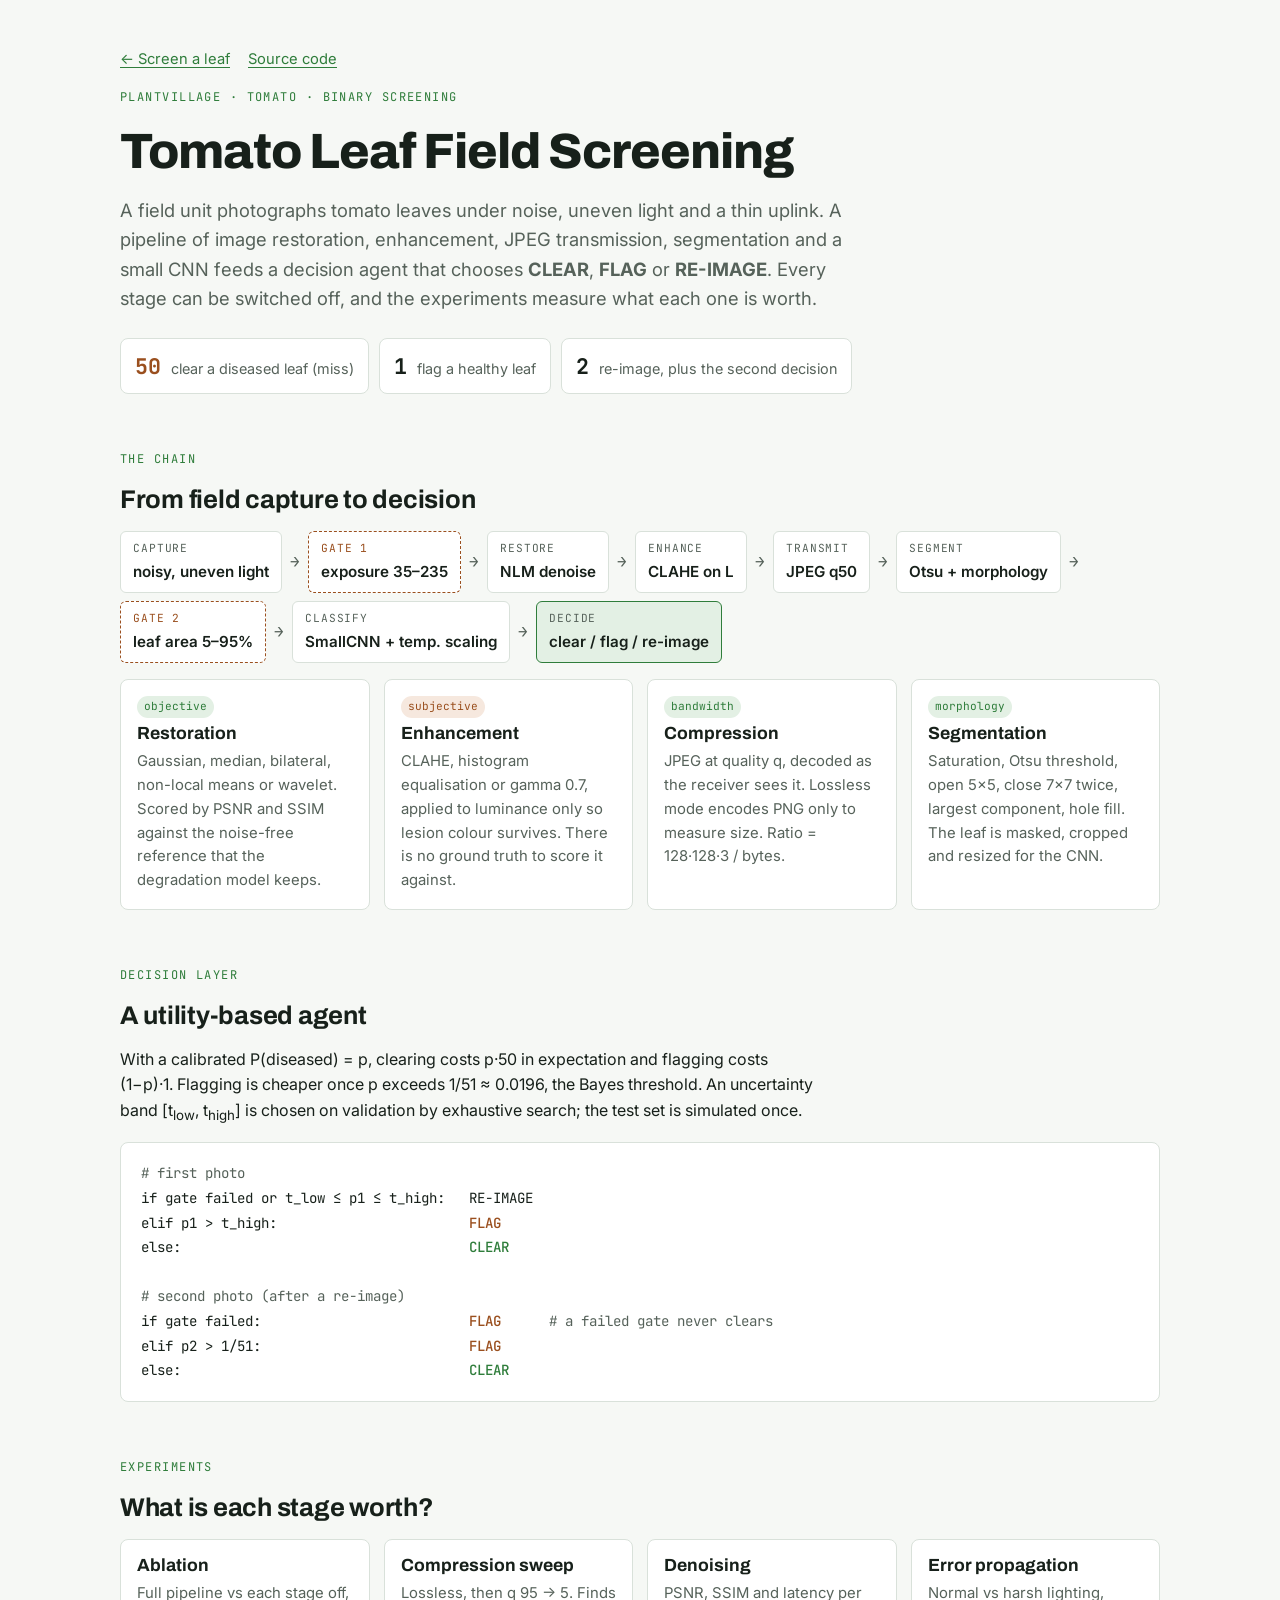
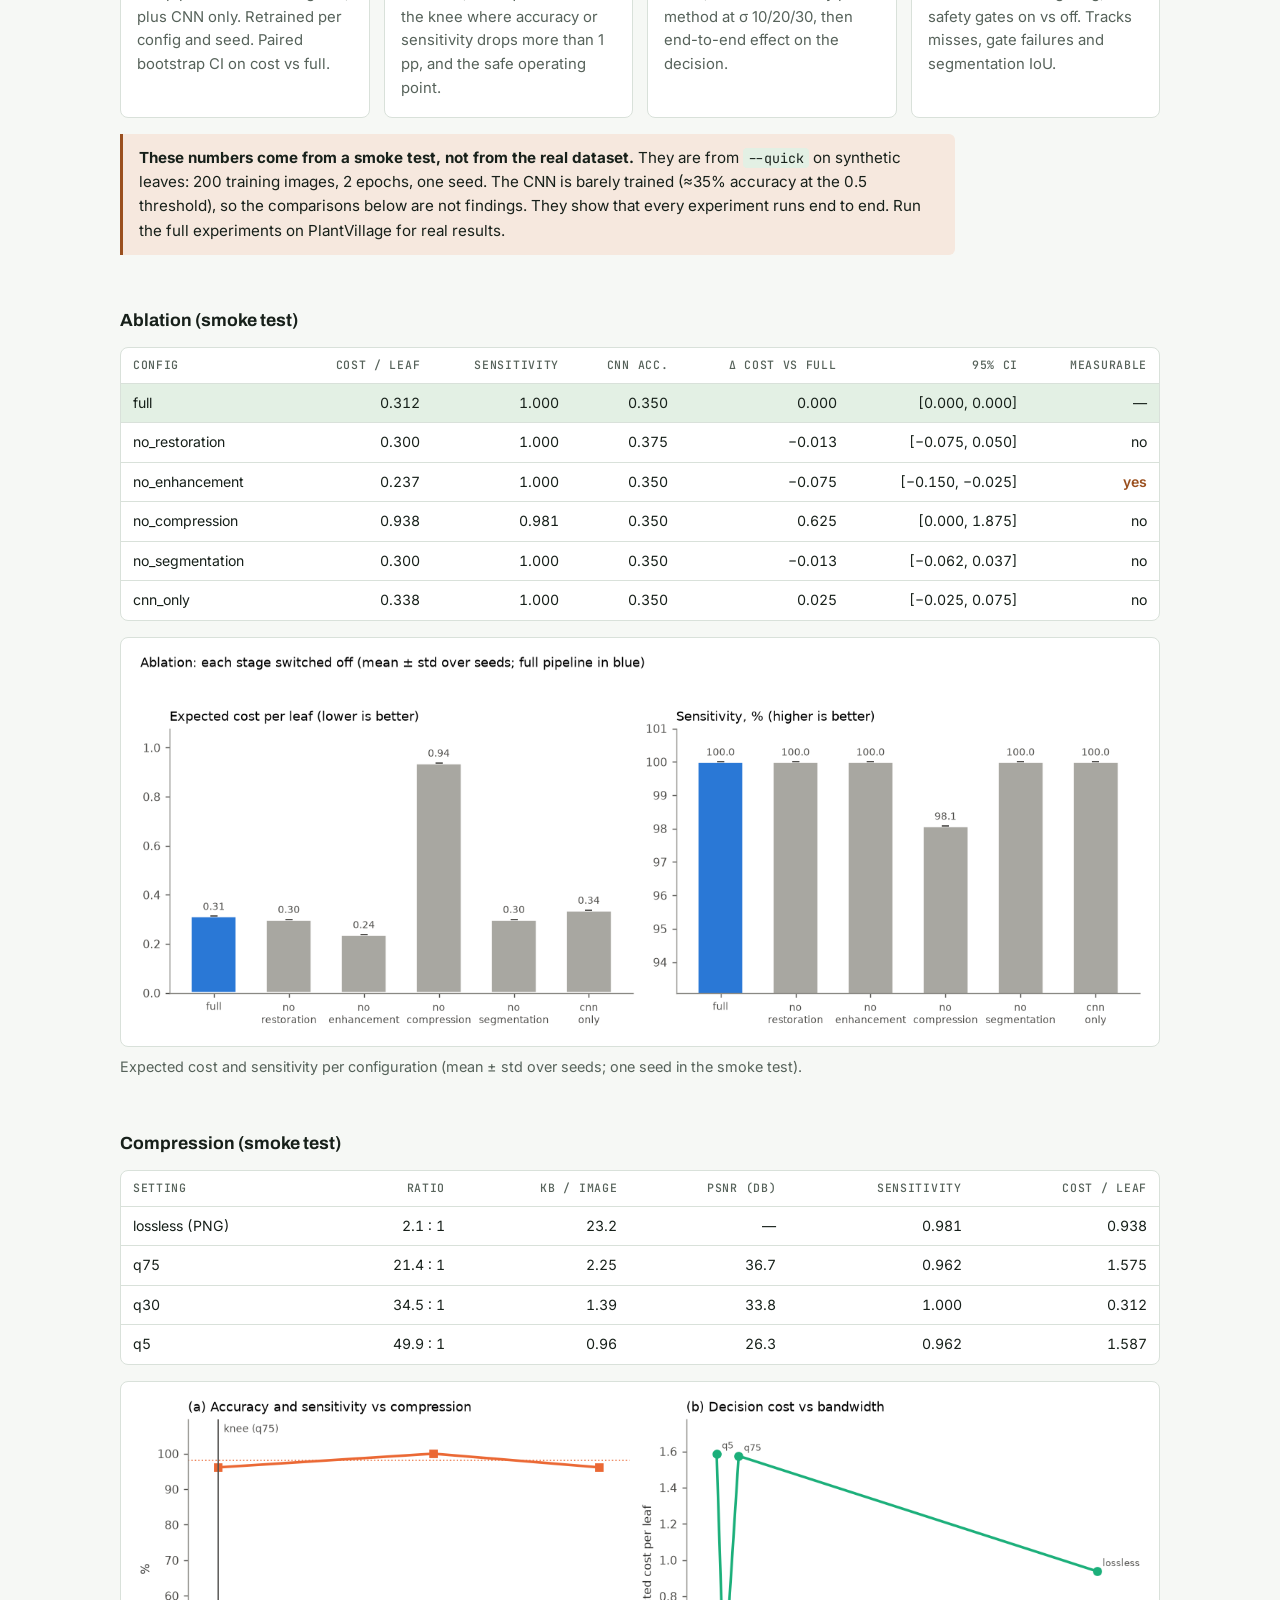
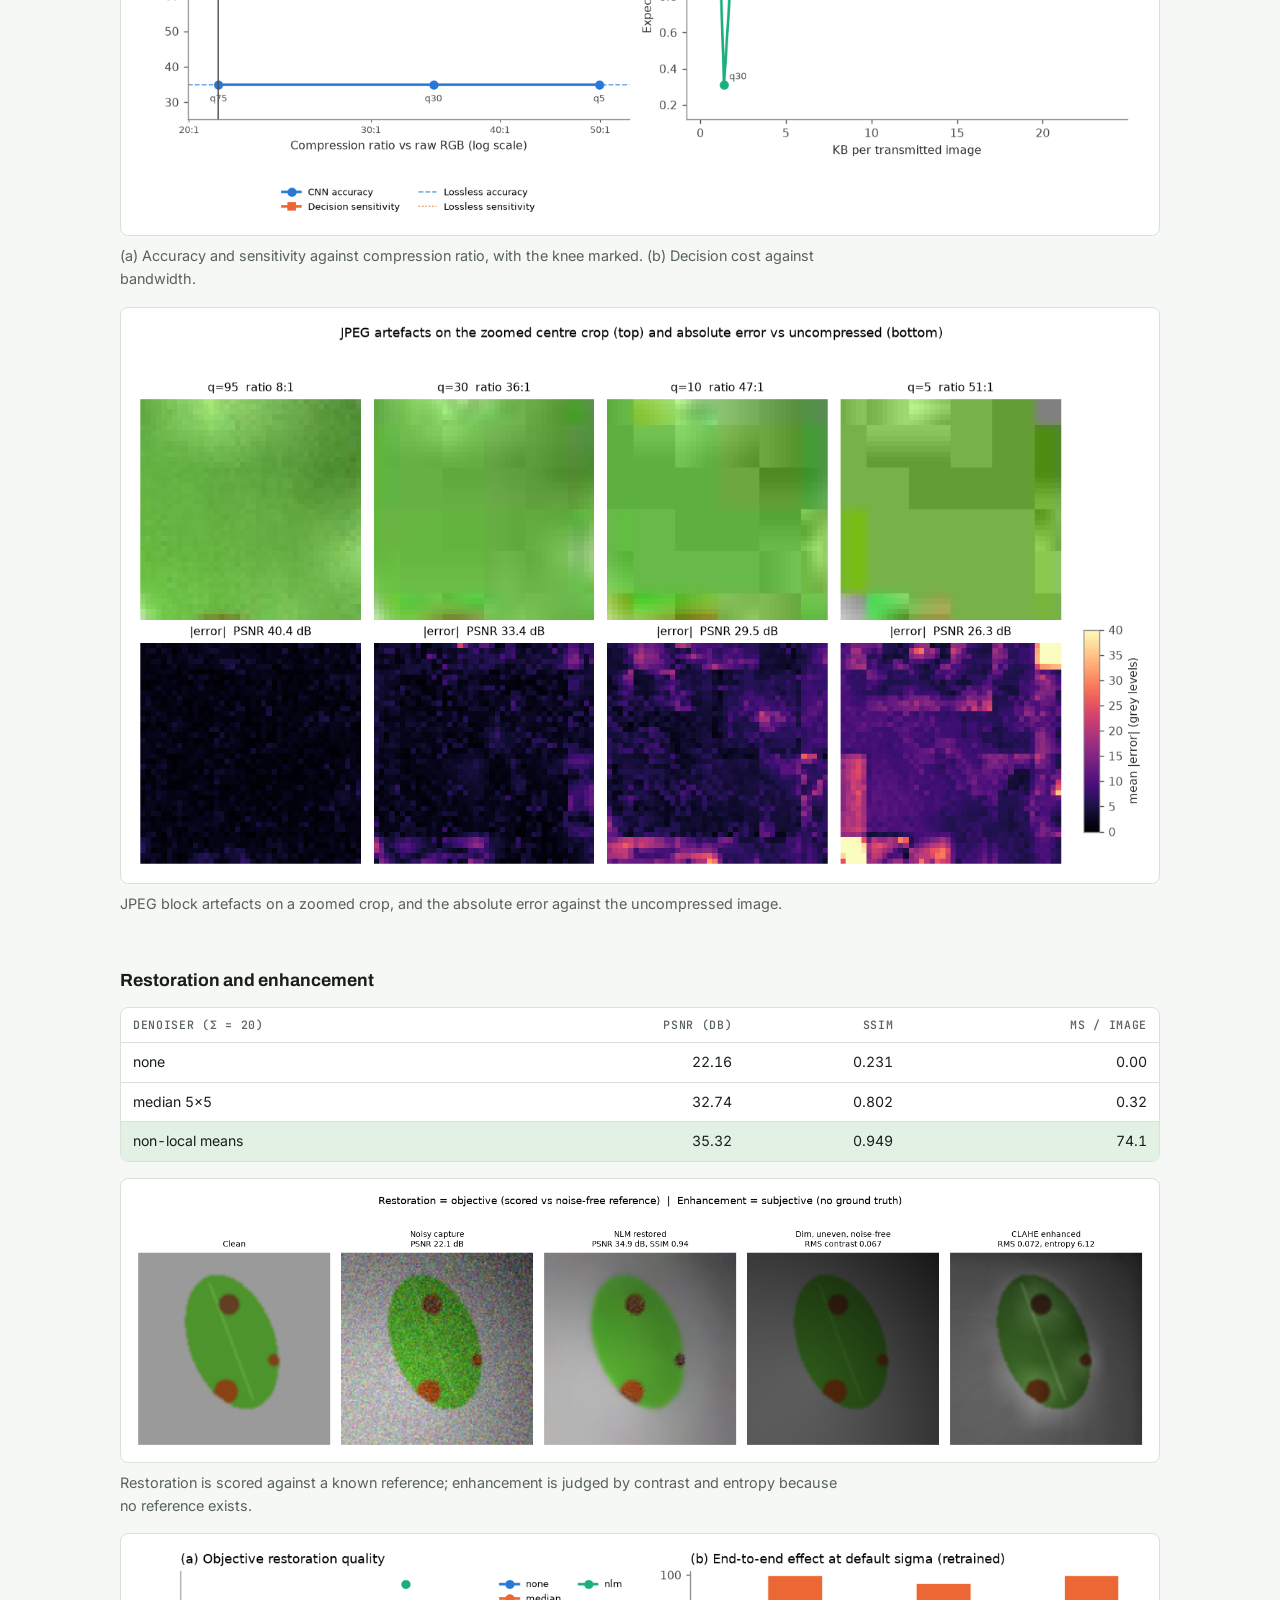
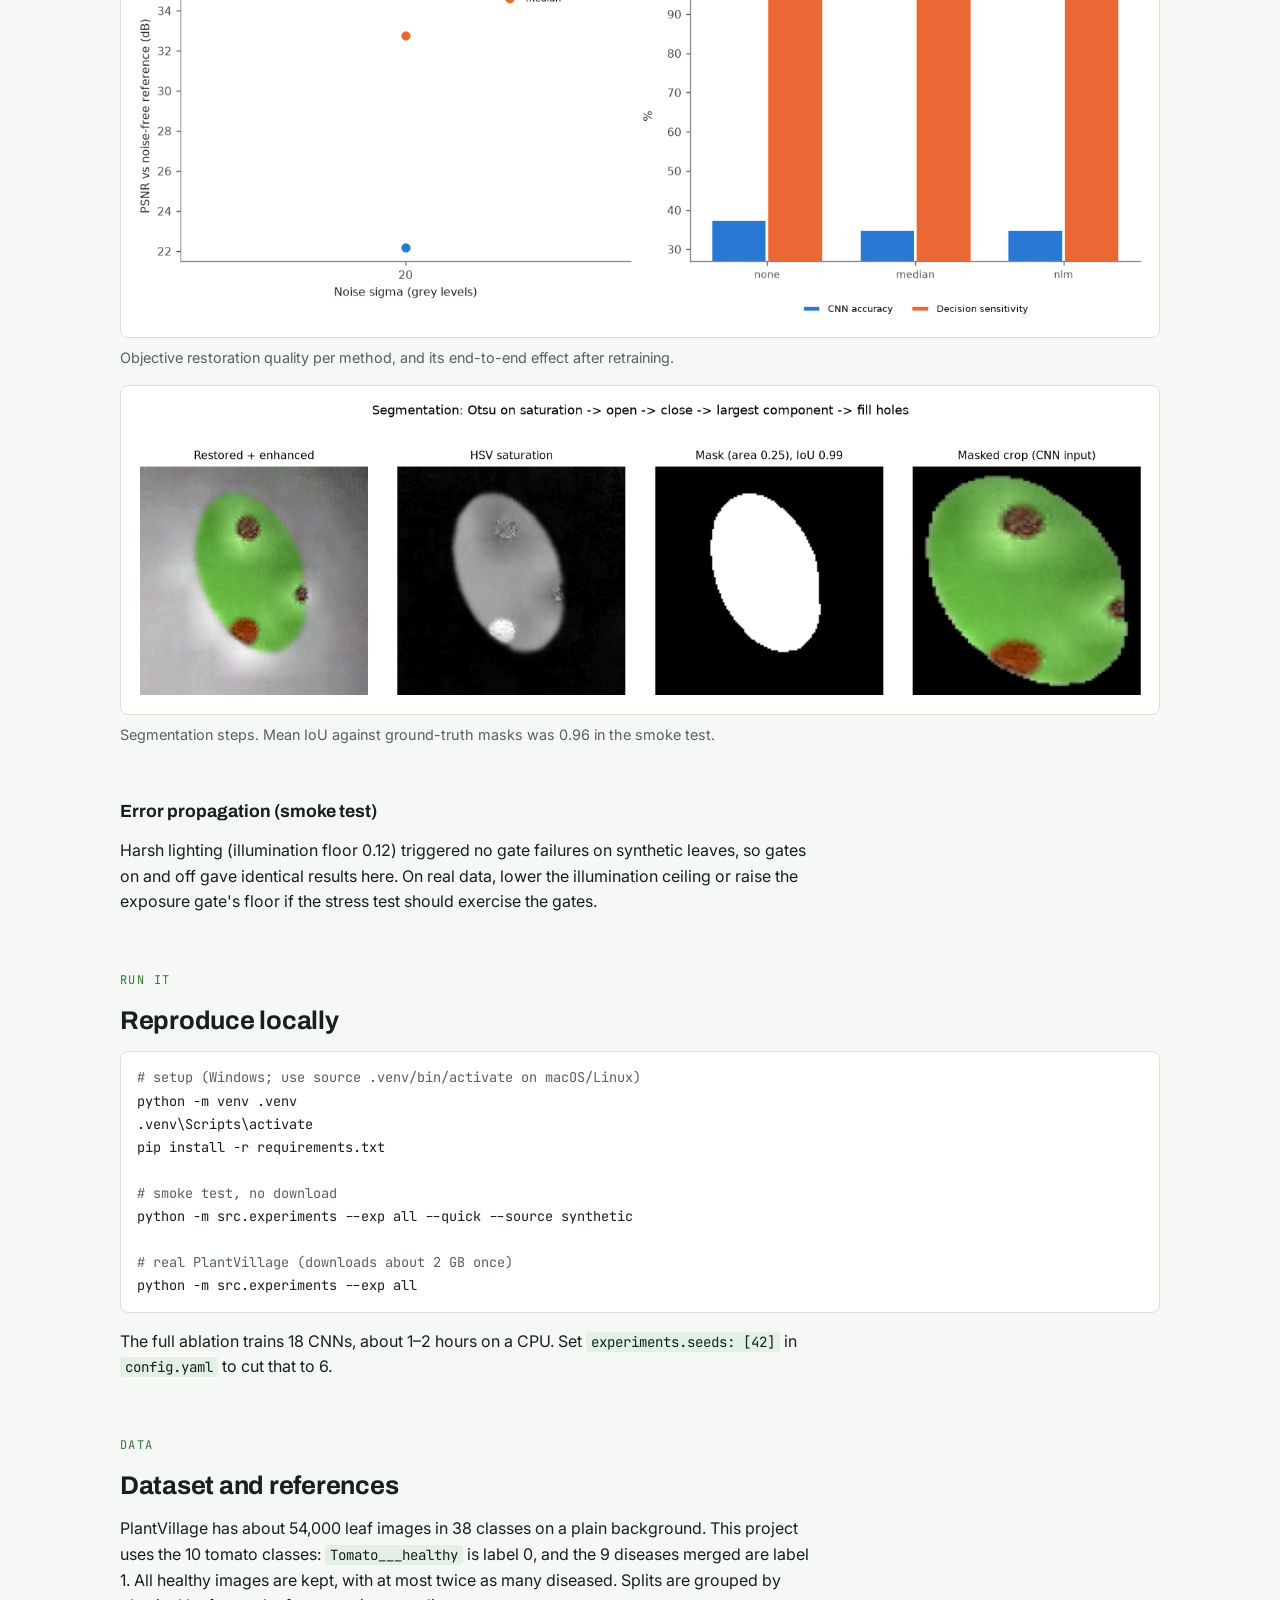
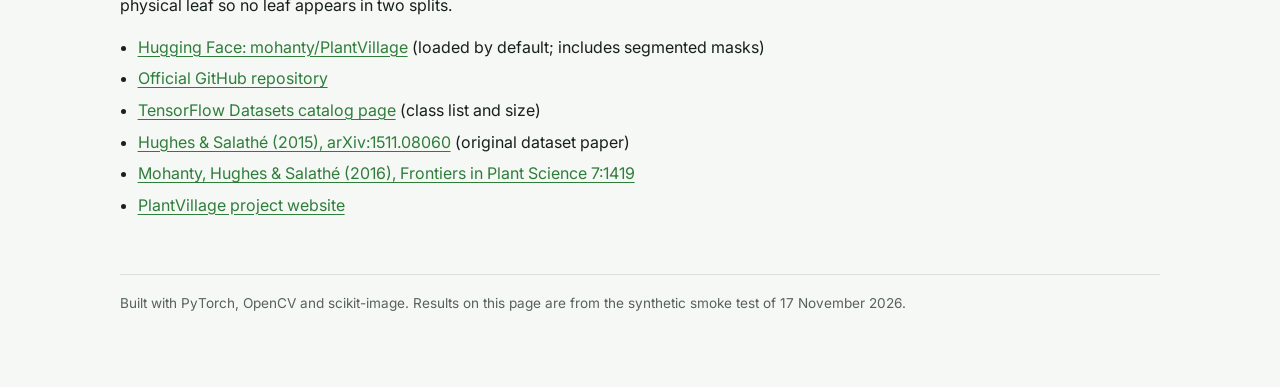
==== docs/results.html @ 2b2c2ced "Interactive screening lab on GitHub Pages Run every phase of the pipeline in the browser on a held-o" ====
<!doctype html>
<html lang="en">
<head>
<meta charset="utf-8">
<meta name="viewport" content="width=device-width, initial-scale=1, viewport-fit=cover">
<style>body{margin:0}img{max-width:100%}</style>
<title>Tomato Leaf Field Screening</title>
<link rel="icon" href="data:image/svg+xml,%3Csvg xmlns='http://www.w3.org/2000/svg' viewBox='0 0 24 24'%3E%3Cpath d='M5 19c0-8 5-13 14-14-1 9-6 14-14 14z' fill='%232f7d3b'/%3E%3C/svg%3E">
<meta name="claude:viewport-fit-sides" content="cover">
<link rel="preconnect" href="https://fonts.googleapis.com">
<link rel="stylesheet" href="https://fonts.googleapis.com/css2?family=Archivo:wght@500;700;800&family=Inter:wght@400;500;600&family=JetBrains+Mono:wght@400;500&display=swap">
<style>
/* Layout: a single reading column (~70ch) with wide figure plates; the pipeline is a horizontal chain of stage chips that wraps on phones. */
:root {
  --bg: #f6f8f5;          /* paper with a faint chlorophyll bias */
  --surface: #ffffff;
  --fg: #17201a;
  --muted: #56625a;
  --line: #d9e1da;
  --leaf: #2f7d3b;        /* accent: healthy leaf green */
  --lesion: #9a4f1e;      /* secondary: lesion brown, used for "diseased" and cost */
  --leaf-soft: #e3f0e4;
  --lesion-soft: #f6e8de;
  --plate: #ffffff;       /* figures are light PNGs; they always sit on a light plate */
  --f-display: "Archivo", "Helvetica Neue", Arial, sans-serif;
  --f-body: "Inter", system-ui, -apple-system, "Segoe UI", sans-serif;
  --f-mono: "JetBrains Mono", ui-monospace, "Cascadia Mono", Consolas, monospace;
}
@media (prefers-color-scheme: dark) {
  :root:not([data-theme="light"]) {
    --bg: #111612; --surface: #182019; --fg: #e6ece7; --muted: #a3b0a6; --line: #2c372e;
    --leaf: #6cc27a; --lesion: #e39a66; --leaf-soft: #1f3324; --lesion-soft: #3a2619; --plate: #f4f6f4;
    color-scheme: dark;
  }
}
:root[data-theme="dark"] {
  --bg: #111612; --surface: #182019; --fg: #e6ece7; --muted: #a3b0a6; --line: #2c372e;
  --leaf: #6cc27a; --lesion: #e39a66; --leaf-soft: #1f3324; --lesion-soft: #3a2619; --plate: #f4f6f4;
  color-scheme: dark;
}

body { background: var(--bg); color: var(--fg); font-family: var(--f-body); font-size: 16px; line-height: 1.6; }
.wrap { max-width: 1040px; margin: 0 auto; padding-block: 48px 72px;
  padding-left: max(16px, env(safe-area-inset-left, 0px)); padding-right: max(16px, env(safe-area-inset-right, 0px));
  display: flex; flex-direction: column; gap: 56px; }
section { display: flex; flex-direction: column; gap: 16px; min-width: 0; }
.prose { max-width: 70ch; }
h1, h2, h3 { font-family: var(--f-display); text-wrap: balance; margin: 0; line-height: 1.15; }
h1 { font-size: clamp(2rem, 5vw, 3.1rem); font-weight: 800; letter-spacing: -0.02em; }
h2 { font-size: 1.6rem; font-weight: 700; letter-spacing: -0.01em; }
h3 { font-size: 1.1rem; font-weight: 700; }
p { margin: 0; }
.eyebrow { font-family: var(--f-mono); font-size: 0.75rem; letter-spacing: 0.12em; text-transform: uppercase; color: var(--leaf); }
.lede { font-size: 1.15rem; color: var(--muted); max-width: 62ch; }
a { color: var(--leaf); text-underline-offset: 3px; }
a:focus-visible, summary:focus-visible { outline: 2px solid var(--leaf); outline-offset: 3px; border-radius: 3px; }
code, .mono { font-family: var(--f-mono); font-size: 0.88em; }
code { background: var(--leaf-soft); padding: 1px 5px; border-radius: 4px; }

/* Hero */
header { display: flex; flex-direction: column; gap: 16px; }
.costs { display: flex; flex-wrap: wrap; gap: 10px; margin-top: 8px; }
.cost { display: flex; align-items: baseline; gap: 10px; border: 1px solid var(--line); background: var(--surface);
  padding: 10px 14px; border-radius: 8px; }
.cost b { font-family: var(--f-mono); font-size: 1.35rem; font-variant-numeric: tabular-nums; }
.cost.fn b { color: var(--lesion); }
.cost span { color: var(--muted); font-size: 0.9rem; }

/* Pipeline chain */
.chain { display: flex; flex-wrap: wrap; align-items: center; gap: 8px; }
.stage { border: 1px solid var(--line); background: var(--surface); border-radius: 6px; padding: 8px 12px;
  display: flex; flex-direction: column; gap: 2px; }
.stage .k { font-family: var(--f-mono); font-size: 0.7rem; color: var(--muted); text-transform: uppercase; letter-spacing: 0.08em; }
.stage .v { font-weight: 600; font-size: 0.95rem; }
.stage.gate { border-style: dashed; border-color: var(--lesion); }
.stage.gate .k { color: var(--lesion); }
.stage.out { background: var(--leaf-soft); border-color: var(--leaf); }
.arrow { color: var(--muted); font-family: var(--f-mono); }

/* Stage detail grid */
.grid { display: grid; grid-template-columns: repeat(auto-fit, minmax(230px, 1fr)); gap: 14px; }
.card { background: var(--surface); border: 1px solid var(--line); border-radius: 8px; padding: 16px;
  display: flex; flex-direction: column; gap: 6px; min-width: 0; }
.card p { color: var(--muted); font-size: 0.93rem; }
.tag { align-self: flex-start; font-family: var(--f-mono); font-size: 0.7rem; padding: 2px 7px; border-radius: 999px;
  background: var(--leaf-soft); color: var(--leaf); }
.tag.subj { background: var(--lesion-soft); color: var(--lesion); }

/* Decision rule */
.rule { background: var(--surface); border: 1px solid var(--line); border-radius: 8px; padding: 18px 20px;
  font-family: var(--f-mono); font-size: 0.88rem; line-height: 1.75; overflow-x: auto; white-space: pre; }
.rule .c { color: var(--muted); }
.rule .flag { color: var(--lesion); font-weight: 500; }
.rule .clear { color: var(--leaf); font-weight: 500; }

/* Notice */
.notice { border-left: 3px solid var(--lesion); background: var(--lesion-soft); padding: 12px 16px; border-radius: 0 6px 6px 0;
  font-size: 0.95rem; max-width: 80ch; }

/* Figures */
figure { margin: 0; display: flex; flex-direction: column; gap: 8px; min-width: 0; }
figure .plate { background: var(--plate); border: 1px solid var(--line); border-radius: 8px; padding: 10px; }
figure img { display: block; width: 100%; height: auto; max-width: 100%; }
figcaption { color: var(--muted); font-size: 0.9rem; max-width: 80ch; }

/* Tables */
.tbl { overflow-x: auto; border: 1px solid var(--line); border-radius: 8px; background: var(--surface); }
table { border-collapse: collapse; width: 100%; font-size: 0.88rem; }
th, td { padding: 8px 12px; text-align: right; border-bottom: 1px solid var(--line); white-space: nowrap; }
th:first-child, td:first-child { text-align: left; }
th { font-family: var(--f-mono); font-size: 0.72rem; text-transform: uppercase; letter-spacing: 0.06em; color: var(--muted); font-weight: 500; }
td { font-variant-numeric: tabular-nums; }
tr:last-child td { border-bottom: 0; }
tr.hl td { background: var(--leaf-soft); }
.yes { color: var(--lesion); font-weight: 600; }

/* Run */
pre.cmd { margin: 0; background: var(--surface); border: 1px solid var(--line); border-radius: 8px; padding: 14px 16px;
  font-family: var(--f-mono); font-size: 0.85rem; overflow-x: auto; line-height: 1.7; }
pre.cmd .c { color: var(--muted); }
ul.links { margin: 0; padding-left: 1.1em; display: flex; flex-direction: column; gap: 6px; }
footer { color: var(--muted); font-size: 0.85rem; border-top: 1px solid var(--line); padding-top: 18px; }
</style>

</head>
<body>
<div class="wrap">

<header>
  <nav style="display:flex;gap:18px;flex-wrap:wrap;font-size:0.92rem"><a href="./">← Screen a leaf</a><a href="https://github.com/sanskrit-adk/plant-screening-pipeline" target="_blank" rel="noopener">Source code</a></nav>
  <span class="eyebrow">PlantVillage · tomato · binary screening</span>
  <h1>Tomato Leaf Field Screening</h1>
  <p class="lede">A field unit photographs tomato leaves under noise, uneven light and a thin uplink. A pipeline of image restoration, enhancement, JPEG transmission, segmentation and a small CNN feeds a decision agent that chooses <strong>CLEAR</strong>, <strong>FLAG</strong> or <strong>RE-IMAGE</strong>. Every stage can be switched off, and the experiments measure what each one is worth.</p>
  <div class="costs" aria-label="Decision costs">
    <div class="cost fn"><b>50</b><span>clear a diseased leaf (miss)</span></div>
    <div class="cost"><b>1</b><span>flag a healthy leaf</span></div>
    <div class="cost"><b>2</b><span>re-image, plus the second decision</span></div>
  </div>
</header>

<section>
  <span class="eyebrow">The chain</span>
  <h2>From field capture to decision</h2>
  <div class="chain" role="list">
    <div class="stage" role="listitem"><span class="k">capture</span><span class="v">noisy, uneven light</span></div><span class="arrow">→</span>
    <div class="stage gate" role="listitem"><span class="k">gate 1</span><span class="v">exposure 35–235</span></div><span class="arrow">→</span>
    <div class="stage" role="listitem"><span class="k">restore</span><span class="v">NLM denoise</span></div><span class="arrow">→</span>
    <div class="stage" role="listitem"><span class="k">enhance</span><span class="v">CLAHE on L</span></div><span class="arrow">→</span>
    <div class="stage" role="listitem"><span class="k">transmit</span><span class="v">JPEG q50</span></div><span class="arrow">→</span>
    <div class="stage" role="listitem"><span class="k">segment</span><span class="v">Otsu + morphology</span></div><span class="arrow">→</span>
    <div class="stage gate" role="listitem"><span class="k">gate 2</span><span class="v">leaf area 5–95%</span></div><span class="arrow">→</span>
    <div class="stage" role="listitem"><span class="k">classify</span><span class="v">SmallCNN + temp. scaling</span></div><span class="arrow">→</span>
    <div class="stage out" role="listitem"><span class="k">decide</span><span class="v">clear / flag / re-image</span></div>
  </div>
  <div class="grid">
    <div class="card"><span class="tag">objective</span><h3>Restoration</h3><p>Gaussian, median, bilateral, non-local means or wavelet. Scored by PSNR and SSIM against the noise-free reference that the degradation model keeps.</p></div>
    <div class="card"><span class="tag subj">subjective</span><h3>Enhancement</h3><p>CLAHE, histogram equalisation or gamma 0.7, applied to luminance only so lesion colour survives. There is no ground truth to score it against.</p></div>
    <div class="card"><span class="tag">bandwidth</span><h3>Compression</h3><p>JPEG at quality q, decoded as the receiver sees it. Lossless mode encodes PNG only to measure size. Ratio = 128·128·3 / bytes.</p></div>
    <div class="card"><span class="tag">morphology</span><h3>Segmentation</h3><p>Saturation, Otsu threshold, open 5×5, close 7×7 twice, largest component, hole fill. The leaf is masked, cropped and resized for the CNN.</p></div>
  </div>
</section>

<section>
  <span class="eyebrow">Decision layer</span>
  <h2>A utility-based agent</h2>
  <p class="prose">With a calibrated P(diseased) = p, clearing costs p·50 in expectation and flagging costs (1−p)·1. Flagging is cheaper once p exceeds 1/51 ≈ 0.0196, the Bayes threshold. An uncertainty band [t<sub>low</sub>, t<sub>high</sub>] is chosen on validation by exhaustive search; the test set is simulated once.</p>
  <div class="rule"><span class="c"># first photo</span>
if gate failed or t_low ≤ p1 ≤ t_high:   RE-IMAGE
elif p1 > t_high:                        <span class="flag">FLAG</span>
else:                                    <span class="clear">CLEAR</span>

<span class="c"># second photo (after a re-image)</span>
if gate failed:                          <span class="flag">FLAG</span>      <span class="c"># a failed gate never clears</span>
elif p2 > 1/51:                          <span class="flag">FLAG</span>
else:                                    <span class="clear">CLEAR</span></div>
</section>

<section>
  <span class="eyebrow">Experiments</span>
  <h2>What is each stage worth?</h2>
  <div class="grid">
    <div class="card"><h3>Ablation</h3><p>Full pipeline vs each stage off, plus CNN only. Retrained per config and seed. Paired bootstrap CI on cost vs full.</p></div>
    <div class="card"><h3>Compression sweep</h3><p>Lossless, then q 95 → 5. Finds the knee where accuracy or sensitivity drops more than 1 pp, and the safe operating point.</p></div>
    <div class="card"><h3>Denoising</h3><p>PSNR, SSIM and latency per method at σ 10/20/30, then end-to-end effect on the decision.</p></div>
    <div class="card"><h3>Error propagation</h3><p>Normal vs harsh lighting, safety gates on vs off. Tracks misses, gate failures and segmentation IoU.</p></div>
  </div>
  <p class="notice"><strong>These numbers come from a smoke test, not from the real dataset.</strong> They are from <code>--quick</code> on synthetic leaves: 200 training images, 2 epochs, one seed. The CNN is barely trained (≈35% accuracy at the 0.5 threshold), so the comparisons below are not findings. They show that every experiment runs end to end. Run the full experiments on PlantVillage for real results.</p>
</section>

<section>
  <h3>Ablation (smoke test)</h3>
  <div class="tbl"><table>
    <thead><tr><th>Config</th><th>Cost / leaf</th><th>Sensitivity</th><th>CNN acc.</th><th>Δ cost vs full</th><th>95% CI</th><th>Measurable</th></tr></thead>
    <tbody>
      <tr class="hl"><td>full</td><td>0.312</td><td>1.000</td><td>0.350</td><td>0.000</td><td>[0.000, 0.000]</td><td>—</td></tr>
      <tr><td>no_restoration</td><td>0.300</td><td>1.000</td><td>0.375</td><td>−0.013</td><td>[−0.075, 0.050]</td><td>no</td></tr>
      <tr><td>no_enhancement</td><td>0.237</td><td>1.000</td><td>0.350</td><td>−0.075</td><td>[−0.150, −0.025]</td><td class="yes">yes</td></tr>
      <tr><td>no_compression</td><td>0.938</td><td>0.981</td><td>0.350</td><td>0.625</td><td>[0.000, 1.875]</td><td>no</td></tr>
      <tr><td>no_segmentation</td><td>0.300</td><td>1.000</td><td>0.350</td><td>−0.013</td><td>[−0.062, 0.037]</td><td>no</td></tr>
      <tr><td>cnn_only</td><td>0.338</td><td>1.000</td><td>0.350</td><td>0.025</td><td>[−0.025, 0.075]</td><td>no</td></tr>
    </tbody>
  </table></div>
  <figure><div class="plate"><img src="figures/ablation.png" alt="Bar charts of expected cost per leaf and sensitivity for each ablation configuration, full pipeline highlighted"></div>
    <figcaption>Expected cost and sensitivity per configuration (mean ± std over seeds; one seed in the smoke test).</figcaption></figure>
</section>

<section>
  <h3>Compression (smoke test)</h3>
  <div class="tbl"><table>
    <thead><tr><th>Setting</th><th>Ratio</th><th>KB / image</th><th>PSNR (dB)</th><th>Sensitivity</th><th>Cost / leaf</th></tr></thead>
    <tbody>
      <tr><td>lossless (PNG)</td><td>2.1 : 1</td><td>23.2</td><td>—</td><td>0.981</td><td>0.938</td></tr>
      <tr><td>q75</td><td>21.4 : 1</td><td>2.25</td><td>36.7</td><td>0.962</td><td>1.575</td></tr>
      <tr><td>q30</td><td>34.5 : 1</td><td>1.39</td><td>33.8</td><td>1.000</td><td>0.312</td></tr>
      <tr><td>q5</td><td>49.9 : 1</td><td>0.96</td><td>26.3</td><td>0.962</td><td>1.587</td></tr>
    </tbody>
  </table></div>
  <figure><div class="plate"><img src="figures/compression_sweep.png" alt="Accuracy and sensitivity against compression ratio, and decision cost against kilobytes per image"></div>
    <figcaption>(a) Accuracy and sensitivity against compression ratio, with the knee marked. (b) Decision cost against bandwidth.</figcaption></figure>
  <figure><div class="plate"><img src="figures/jpeg_artifacts.png" alt="Zoomed leaf crops at JPEG quality 95, 30, 10 and 5 with absolute error maps"></div>
    <figcaption>JPEG block artefacts on a zoomed crop, and the absolute error against the uncompressed image.</figcaption></figure>
</section>

<section>
  <h3>Restoration and enhancement</h3>
  <div class="tbl"><table>
    <thead><tr><th>Denoiser (σ = 20)</th><th>PSNR (dB)</th><th>SSIM</th><th>ms / image</th></tr></thead>
    <tbody>
      <tr><td>none</td><td>22.16</td><td>0.231</td><td>0.00</td></tr>
      <tr><td>median 5×5</td><td>32.74</td><td>0.802</td><td>0.32</td></tr>
      <tr class="hl"><td>non-local means</td><td>35.32</td><td>0.949</td><td>74.1</td></tr>
    </tbody>
  </table></div>
  <figure><div class="plate"><img src="figures/restoration_vs_enhancement.png" alt="Five panels: clean leaf, noisy capture, NLM restored, dim uneven capture, CLAHE enhanced"></div>
    <figcaption>Restoration is scored against a known reference; enhancement is judged by contrast and entropy because no reference exists.</figcaption></figure>
  <figure><div class="plate"><img src="figures/denoise.png" alt="PSNR per denoiser against noise level, and end-to-end accuracy and sensitivity per denoiser"></div>
    <figcaption>Objective restoration quality per method, and its end-to-end effect after retraining.</figcaption></figure>
  <figure><div class="plate"><img src="figures/segmentation_steps.png" alt="Segmentation steps: restored and enhanced image, saturation channel, binary mask, masked crop"></div>
    <figcaption>Segmentation steps. Mean IoU against ground-truth masks was 0.96 in the smoke test.</figcaption></figure>
</section>

<section>
  <h3>Error propagation (smoke test)</h3>
  <p class="prose">Harsh lighting (illumination floor 0.12) triggered no gate failures on synthetic leaves, so gates on and off gave identical results here. On real data, lower the illumination ceiling or raise the exposure gate's floor if the stress test should exercise the gates.</p>
</section>

<section>
  <span class="eyebrow">Run it</span>
  <h2>Reproduce locally</h2>
  <pre class="cmd"><span class="c"># setup (Windows; use source .venv/bin/activate on macOS/Linux)</span>
python -m venv .venv
.venv\Scripts\activate
pip install -r requirements.txt

<span class="c"># smoke test, no download</span>
python -m src.experiments --exp all --quick --source synthetic

<span class="c"># real PlantVillage (downloads about 2 GB once)</span>
python -m src.experiments --exp all</pre>
  <p class="prose">The full ablation trains 18 CNNs, about 1–2 hours on a CPU. Set <code>experiments.seeds: [42]</code> in <code>config.yaml</code> to cut that to 6.</p>
</section>

<section>
  <span class="eyebrow">Data</span>
  <h2>Dataset and references</h2>
  <p class="prose">PlantVillage has about 54,000 leaf images in 38 classes on a plain background. This project uses the 10 tomato classes: <code>Tomato___healthy</code> is label 0, and the 9 diseases merged are label 1. All healthy images are kept, with at most twice as many diseased. Splits are grouped by physical leaf so no leaf appears in two splits.</p>
  <ul class="links">
    <li><a href="https://huggingface.co/datasets/mohanty/PlantVillage" target="_blank" rel="noopener">Hugging Face: mohanty/PlantVillage</a> (loaded by default; includes segmented masks)</li>
    <li><a href="https://github.com/spMohanty/PlantVillage-Dataset" target="_blank" rel="noopener">Official GitHub repository</a></li>
    <li><a href="https://www.tensorflow.org/datasets/catalog/plant_village" target="_blank" rel="noopener">TensorFlow Datasets catalog page</a> (class list and size)</li>
    <li><a href="https://arxiv.org/abs/1511.08060" target="_blank" rel="noopener">Hughes &amp; Salathé (2015), arXiv:1511.08060</a> (original dataset paper)</li>
    <li><a href="https://doi.org/10.3389/fpls.2016.01419" target="_blank" rel="noopener">Mohanty, Hughes &amp; Salathé (2016), Frontiers in Plant Science 7:1419</a></li>
    <li><a href="https://plantvillage.psu.edu/" target="_blank" rel="noopener">PlantVillage project website</a></li>
  </ul>
</section>

<footer>Built with PyTorch, OpenCV and scikit-image. Results on this page are from the synthetic smoke test of 17 November 2026.</footer>
</div>
</body>
</html>
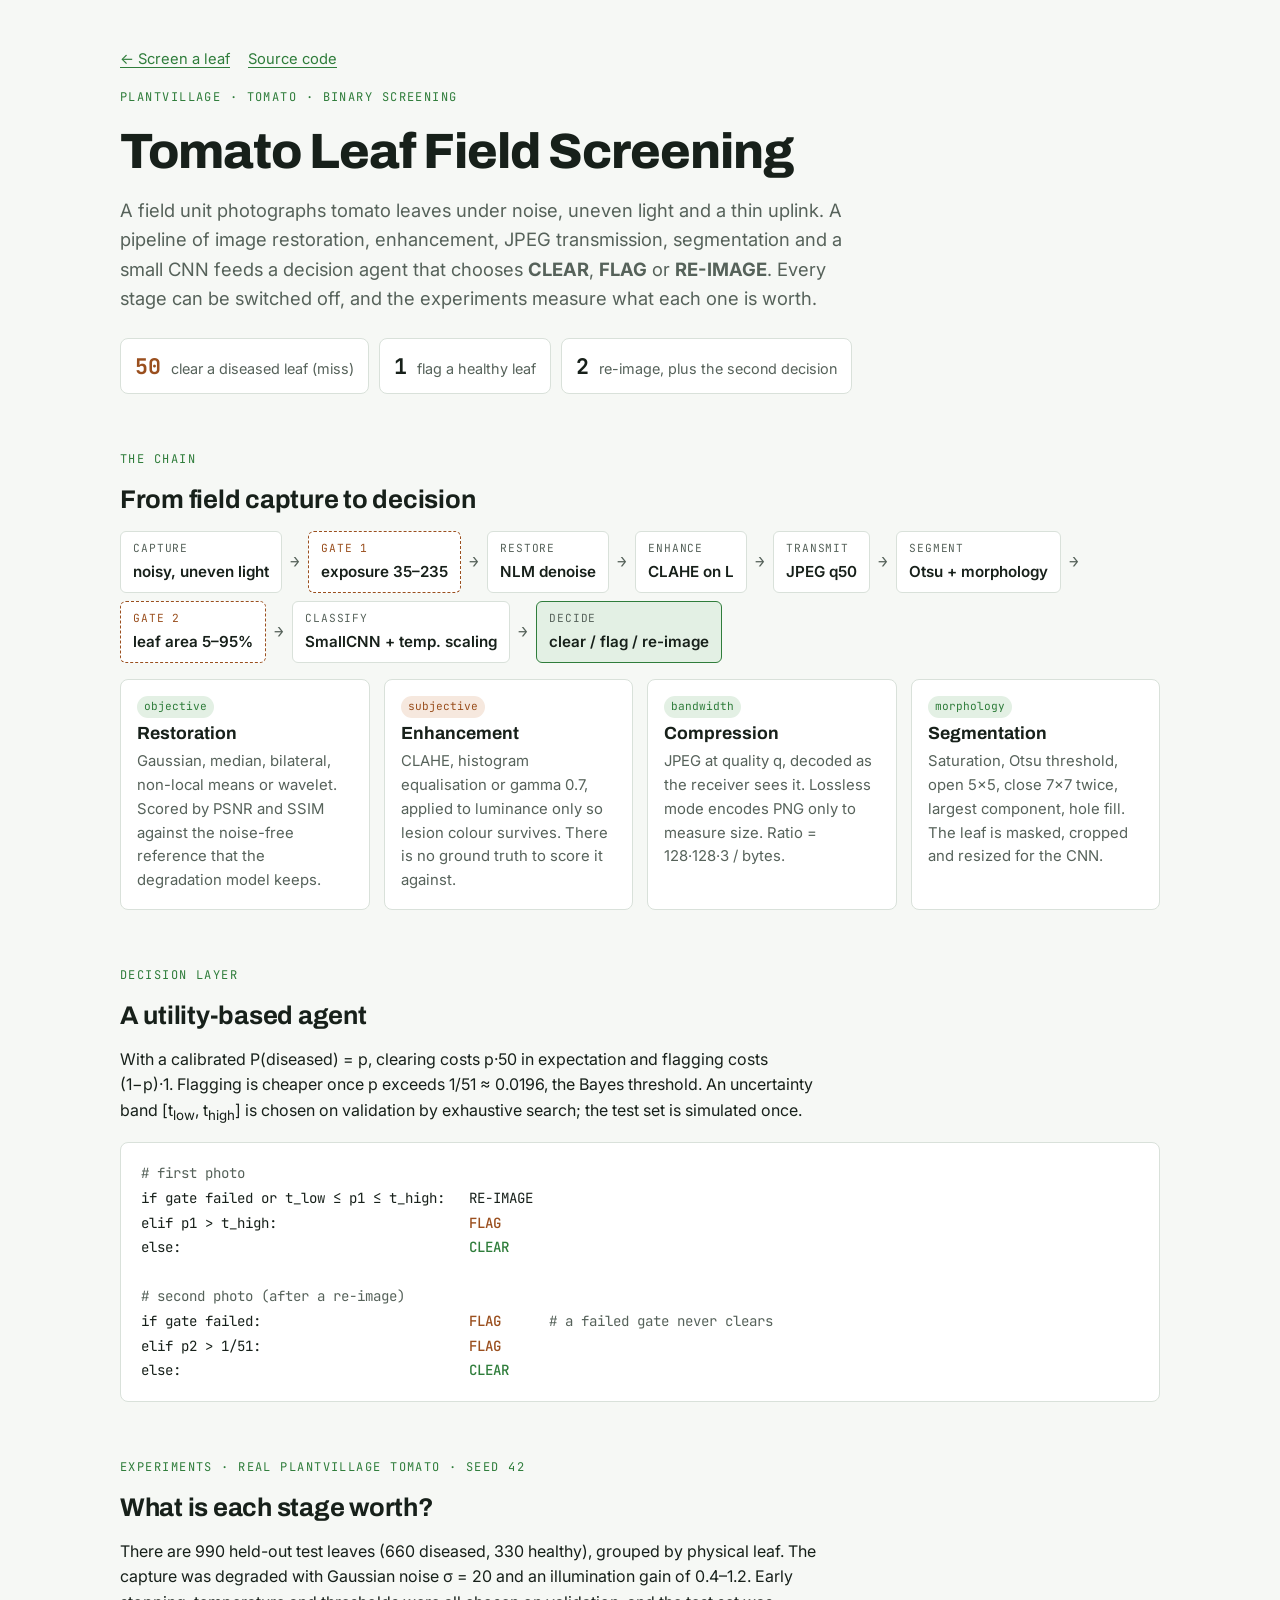
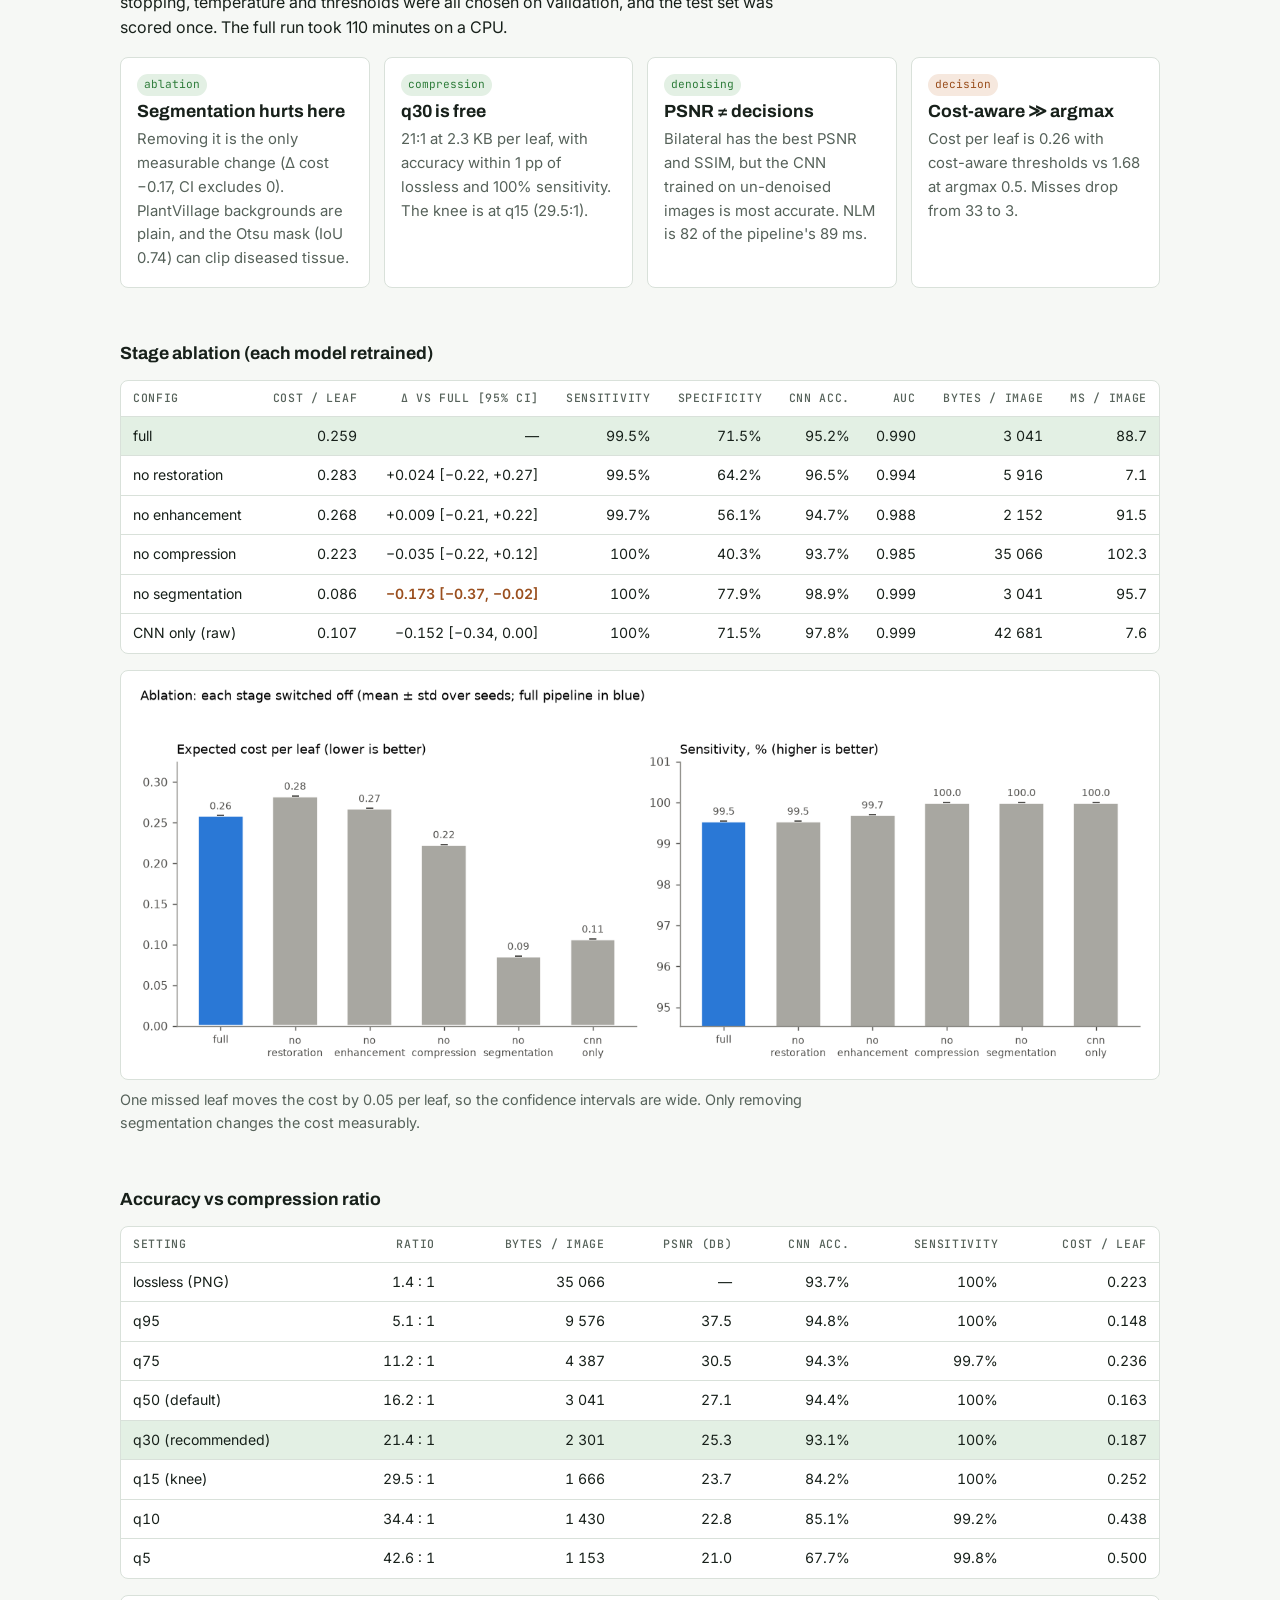
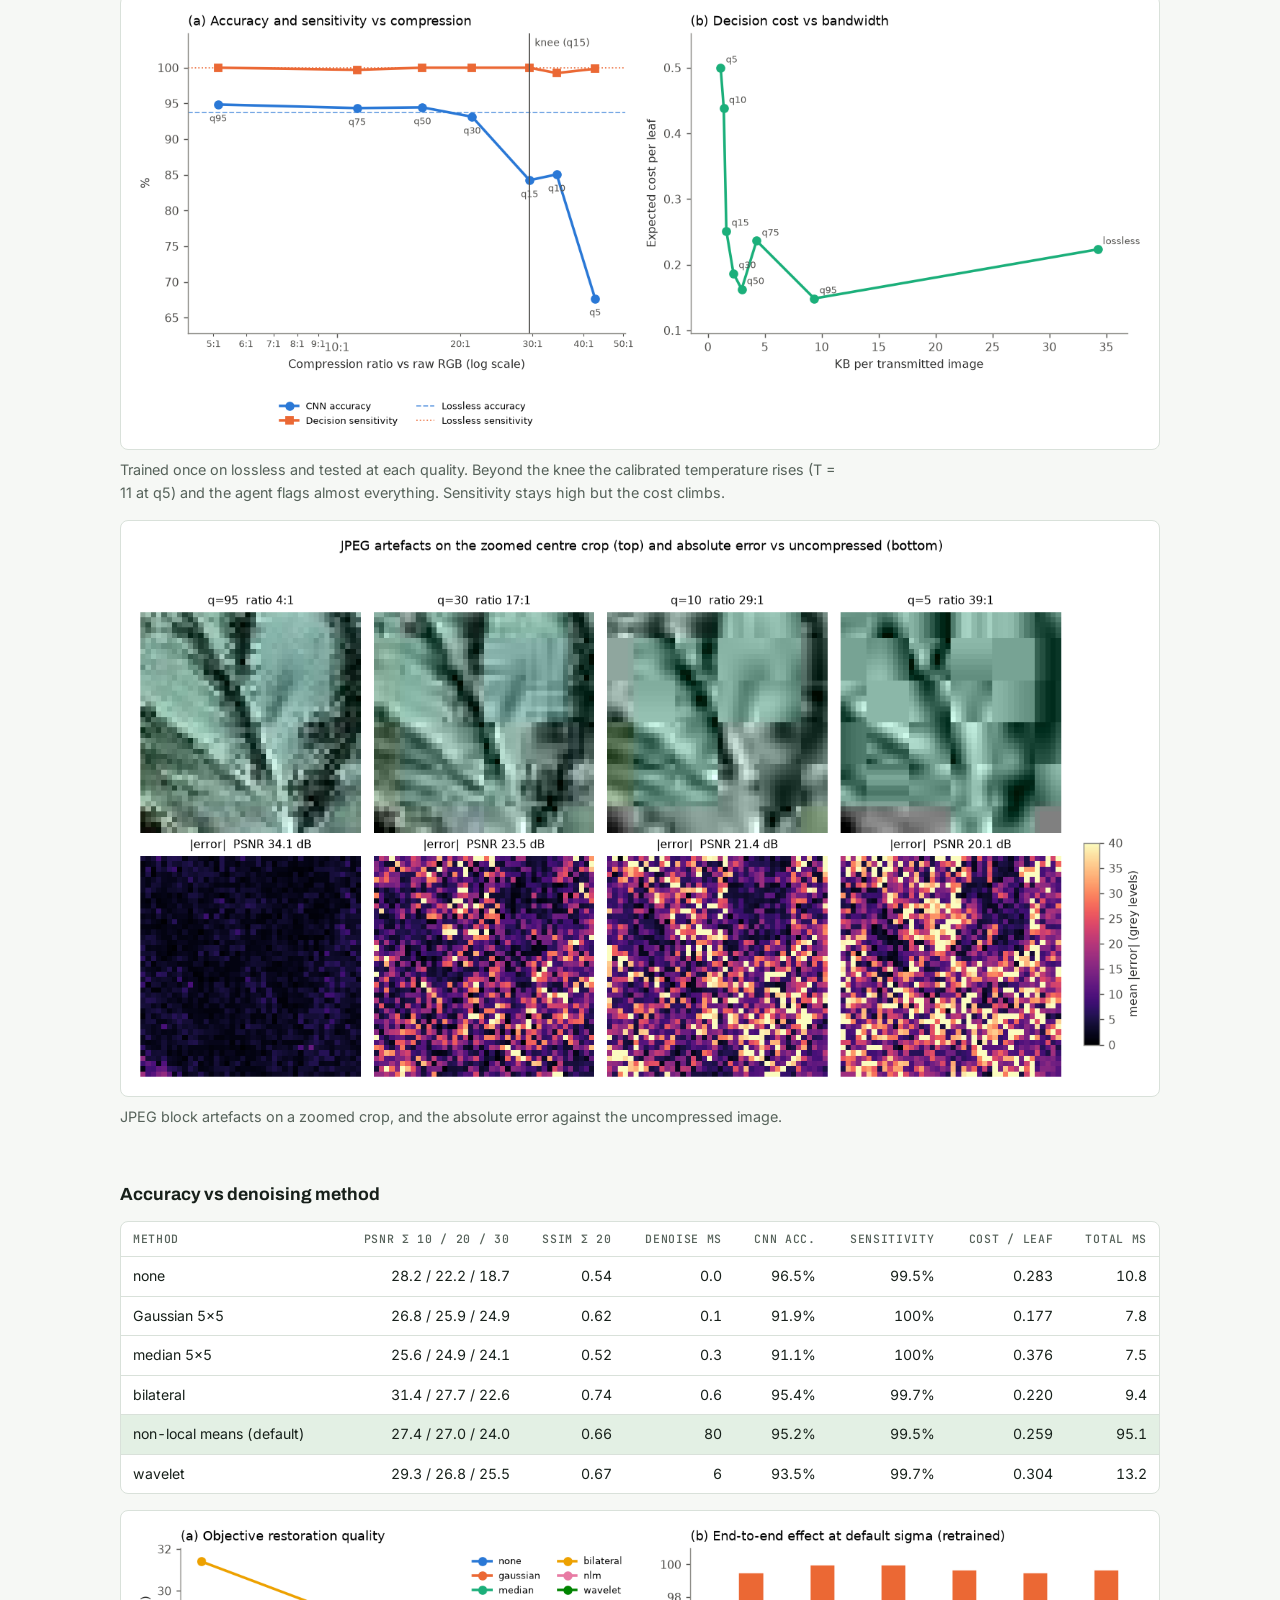
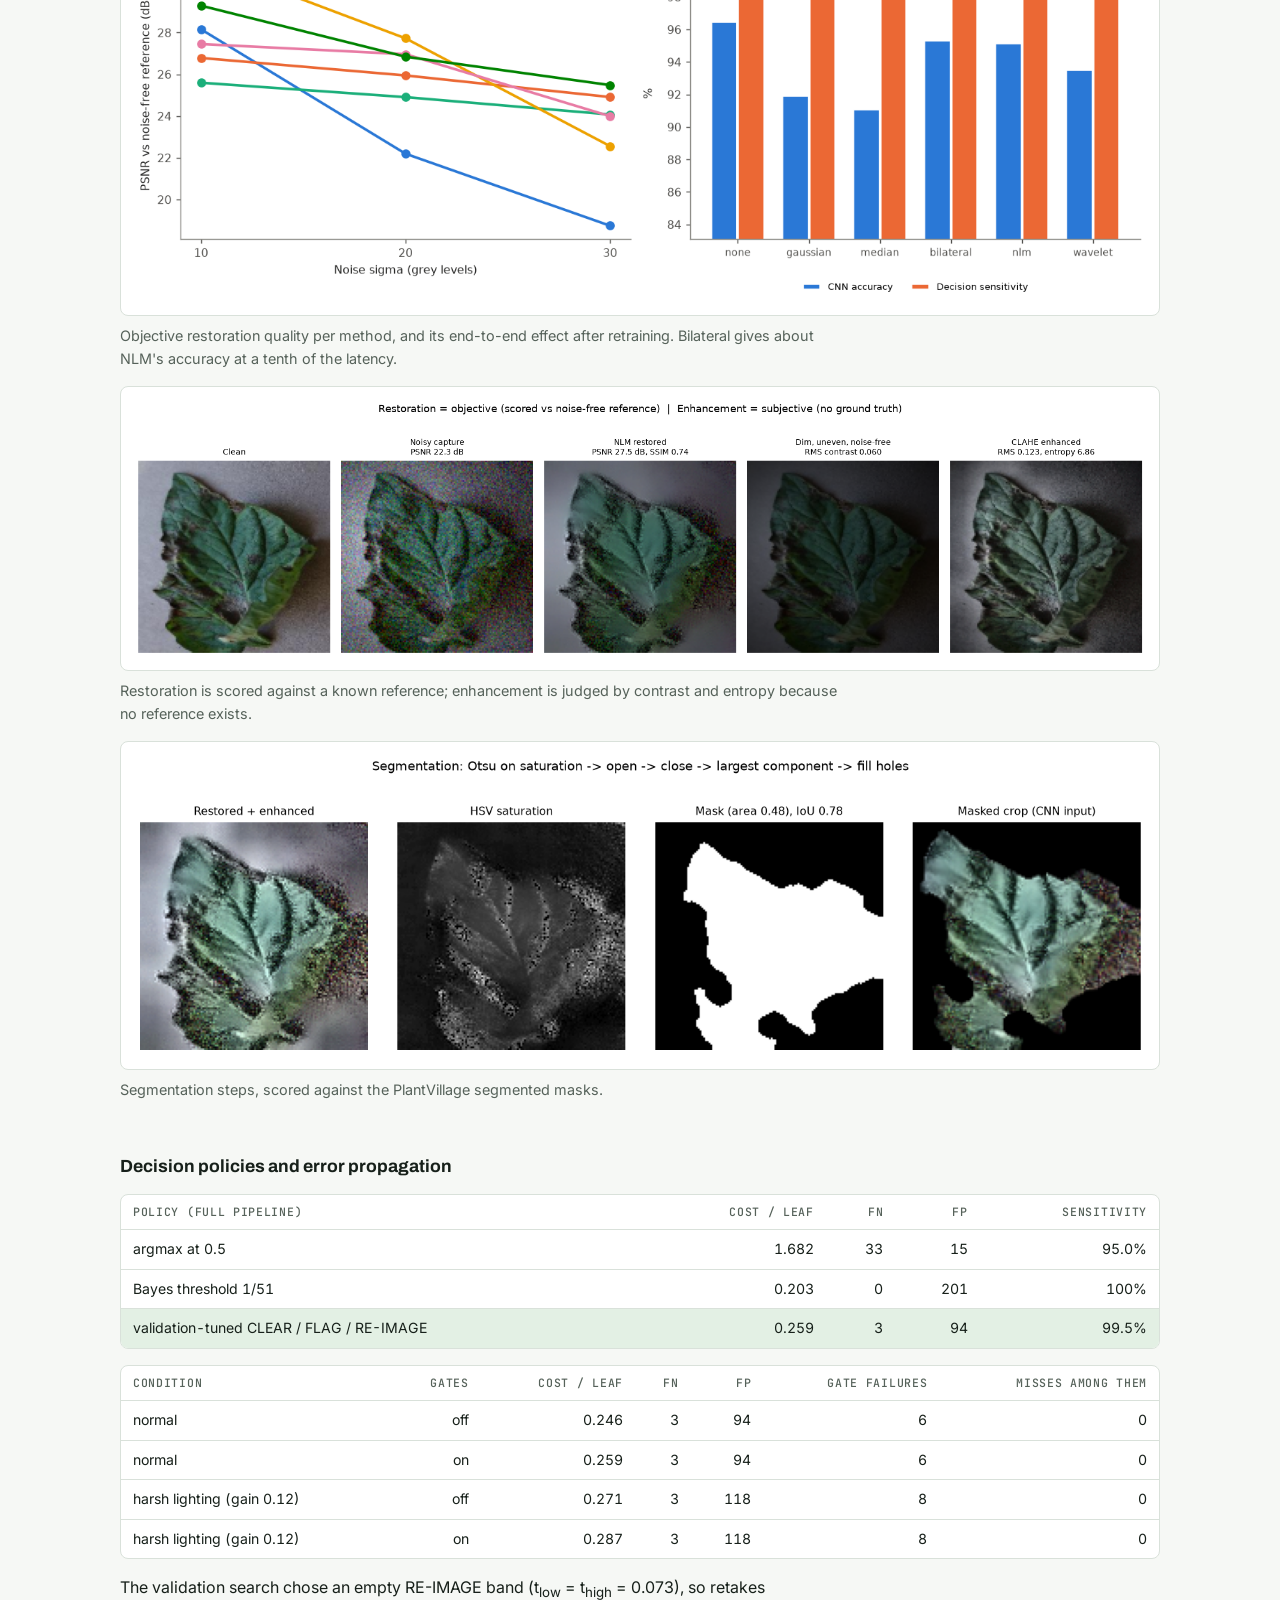
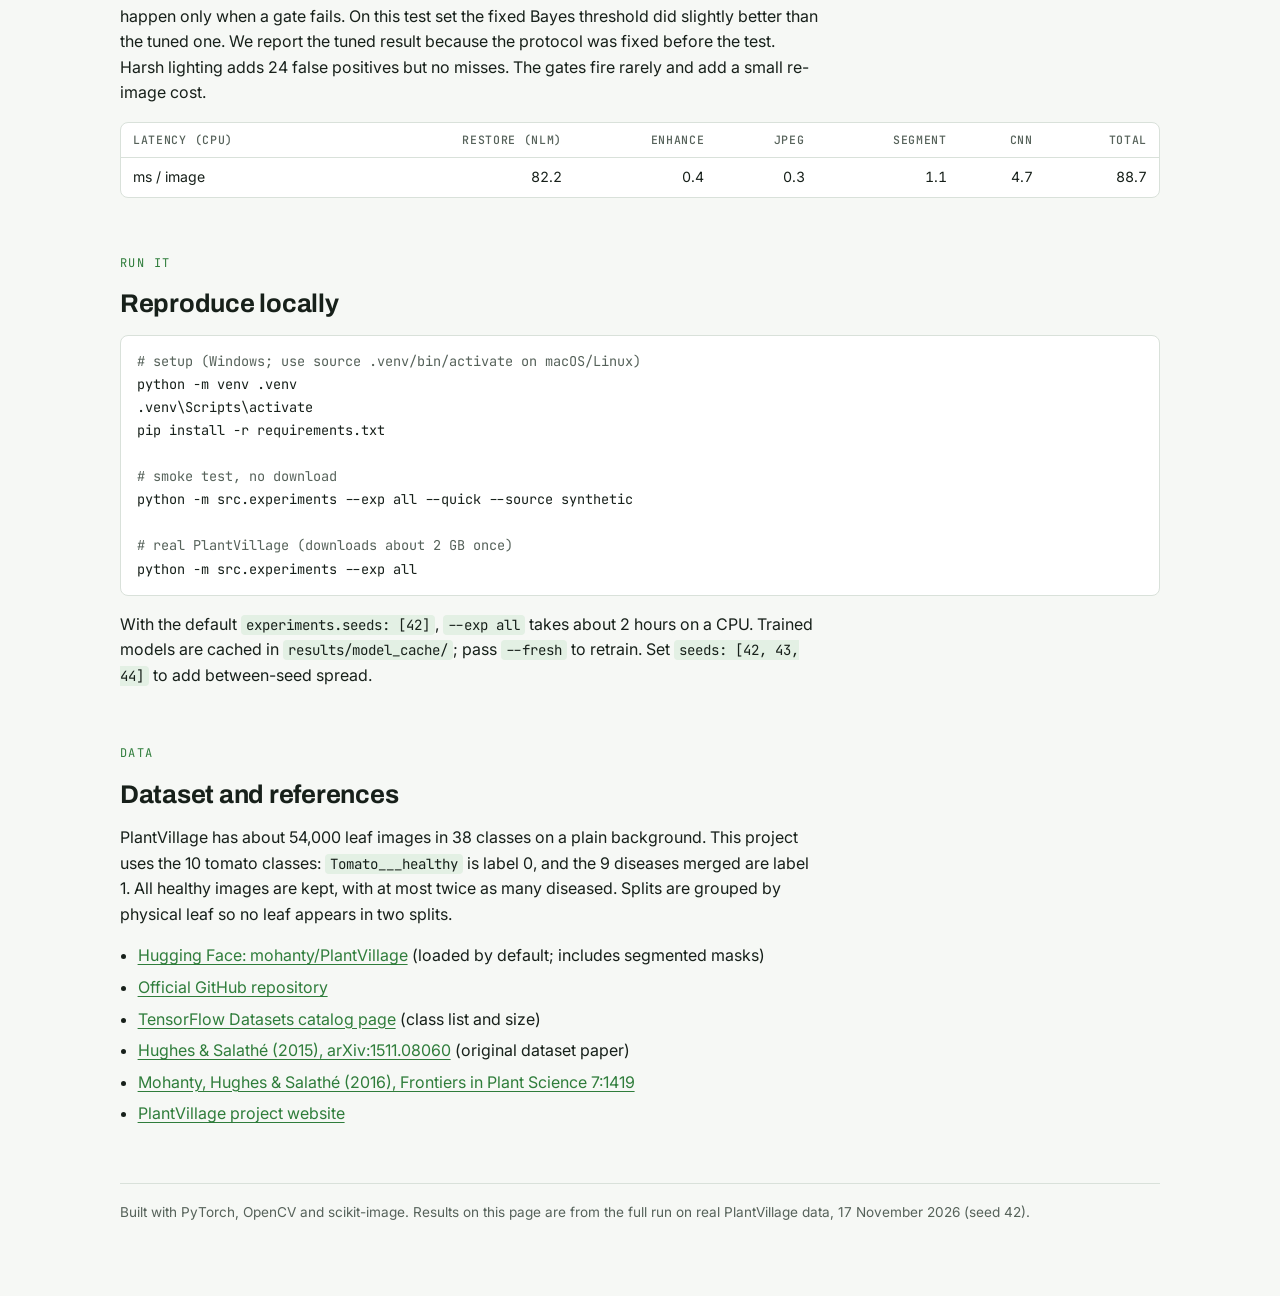
==== commit e2f78c15: "Add real PlantVillage results, model cache and latency reporting - Full --exp all run on real data (" ====
--- a/docs/results.html
+++ b/docs/results.html
@@ -176,72 +176,100 @@
 </section>
 
 <section>
-  <span class="eyebrow">Experiments</span>
+  <span class="eyebrow">Experiments · real PlantVillage tomato · seed 42</span>
   <h2>What is each stage worth?</h2>
+  <p class="prose">There are 990 held-out test leaves (660 diseased, 330 healthy), grouped by physical leaf. The capture was degraded with Gaussian noise σ = 20 and an illumination gain of 0.4–1.2. Early stopping, temperature and thresholds were all chosen on validation, and the test set was scored once. The full run took 110 minutes on a CPU.</p>
   <div class="grid">
-    <div class="card"><h3>Ablation</h3><p>Full pipeline vs each stage off, plus CNN only. Retrained per config and seed. Paired bootstrap CI on cost vs full.</p></div>
-    <div class="card"><h3>Compression sweep</h3><p>Lossless, then q 95 → 5. Finds the knee where accuracy or sensitivity drops more than 1 pp, and the safe operating point.</p></div>
-    <div class="card"><h3>Denoising</h3><p>PSNR, SSIM and latency per method at σ 10/20/30, then end-to-end effect on the decision.</p></div>
-    <div class="card"><h3>Error propagation</h3><p>Normal vs harsh lighting, safety gates on vs off. Tracks misses, gate failures and segmentation IoU.</p></div>
+    <div class="card"><span class="tag">ablation</span><h3>Segmentation hurts here</h3><p>Removing it is the only measurable change (Δ cost −0.17, CI excludes 0). PlantVillage backgrounds are plain, and the Otsu mask (IoU 0.74) can clip diseased tissue.</p></div>
+    <div class="card"><span class="tag">compression</span><h3>q30 is free</h3><p>21:1 at 2.3 KB per leaf, with accuracy within 1 pp of lossless and 100% sensitivity. The knee is at q15 (29.5:1).</p></div>
+    <div class="card"><span class="tag">denoising</span><h3>PSNR ≠ decisions</h3><p>Bilateral has the best PSNR and SSIM, but the CNN trained on un-denoised images is most accurate. NLM is 82 of the pipeline's 89 ms.</p></div>
+    <div class="card"><span class="tag subj">decision</span><h3>Cost-aware ≫ argmax</h3><p>Cost per leaf is 0.26 with cost-aware thresholds vs 1.68 at argmax 0.5. Misses drop from 33 to 3.</p></div>
   </div>
-  <p class="notice"><strong>These numbers come from a smoke test, not from the real dataset.</strong> They are from <code>--quick</code> on synthetic leaves: 200 training images, 2 epochs, one seed. The CNN is barely trained (≈35% accuracy at the 0.5 threshold), so the comparisons below are not findings. They show that every experiment runs end to end. Run the full experiments on PlantVillage for real results.</p>
-</section>
-
-<section>
-  <h3>Ablation (smoke test)</h3>
-  <div class="tbl"><table>
-    <thead><tr><th>Config</th><th>Cost / leaf</th><th>Sensitivity</th><th>CNN acc.</th><th>Δ cost vs full</th><th>95% CI</th><th>Measurable</th></tr></thead>
-    <tbody>
-      <tr class="hl"><td>full</td><td>0.312</td><td>1.000</td><td>0.350</td><td>0.000</td><td>[0.000, 0.000]</td><td>—</td></tr>
-      <tr><td>no_restoration</td><td>0.300</td><td>1.000</td><td>0.375</td><td>−0.013</td><td>[−0.075, 0.050]</td><td>no</td></tr>
-      <tr><td>no_enhancement</td><td>0.237</td><td>1.000</td><td>0.350</td><td>−0.075</td><td>[−0.150, −0.025]</td><td class="yes">yes</td></tr>
-      <tr><td>no_compression</td><td>0.938</td><td>0.981</td><td>0.350</td><td>0.625</td><td>[0.000, 1.875]</td><td>no</td></tr>
-      <tr><td>no_segmentation</td><td>0.300</td><td>1.000</td><td>0.350</td><td>−0.013</td><td>[−0.062, 0.037]</td><td>no</td></tr>
-      <tr><td>cnn_only</td><td>0.338</td><td>1.000</td><td>0.350</td><td>0.025</td><td>[−0.025, 0.075]</td><td>no</td></tr>
+</section>
+
+<section>
+  <h3>Stage ablation (each model retrained)</h3>
+  <div class="tbl"><table>
+    <thead><tr><th>Config</th><th>Cost / leaf</th><th>Δ vs full [95% CI]</th><th>Sensitivity</th><th>Specificity</th><th>CNN acc.</th><th>AUC</th><th>Bytes / image</th><th>ms / image</th></tr></thead>
+    <tbody>
+      <tr class="hl"><td>full</td><td>0.259</td><td>—</td><td>99.5%</td><td>71.5%</td><td>95.2%</td><td>0.990</td><td>3 041</td><td>88.7</td></tr>
+      <tr><td>no restoration</td><td>0.283</td><td>+0.024 [−0.22, +0.27]</td><td>99.5%</td><td>64.2%</td><td>96.5%</td><td>0.994</td><td>5 916</td><td>7.1</td></tr>
+      <tr><td>no enhancement</td><td>0.268</td><td>+0.009 [−0.21, +0.22]</td><td>99.7%</td><td>56.1%</td><td>94.7%</td><td>0.988</td><td>2 152</td><td>91.5</td></tr>
+      <tr><td>no compression</td><td>0.223</td><td>−0.035 [−0.22, +0.12]</td><td>100%</td><td>40.3%</td><td>93.7%</td><td>0.985</td><td>35 066</td><td>102.3</td></tr>
+      <tr><td>no segmentation</td><td>0.086</td><td class="yes">−0.173 [−0.37, −0.02]</td><td>100%</td><td>77.9%</td><td>98.9%</td><td>0.999</td><td>3 041</td><td>95.7</td></tr>
+      <tr><td>CNN only (raw)</td><td>0.107</td><td>−0.152 [−0.34, 0.00]</td><td>100%</td><td>71.5%</td><td>97.8%</td><td>0.999</td><td>42 681</td><td>7.6</td></tr>
     </tbody>
   </table></div>
   <figure><div class="plate"><img src="figures/ablation.png" alt="Bar charts of expected cost per leaf and sensitivity for each ablation configuration, full pipeline highlighted"></div>
-    <figcaption>Expected cost and sensitivity per configuration (mean ± std over seeds; one seed in the smoke test).</figcaption></figure>
-</section>
-
-<section>
-  <h3>Compression (smoke test)</h3>
-  <div class="tbl"><table>
-    <thead><tr><th>Setting</th><th>Ratio</th><th>KB / image</th><th>PSNR (dB)</th><th>Sensitivity</th><th>Cost / leaf</th></tr></thead>
-    <tbody>
-      <tr><td>lossless (PNG)</td><td>2.1 : 1</td><td>23.2</td><td>—</td><td>0.981</td><td>0.938</td></tr>
-      <tr><td>q75</td><td>21.4 : 1</td><td>2.25</td><td>36.7</td><td>0.962</td><td>1.575</td></tr>
-      <tr><td>q30</td><td>34.5 : 1</td><td>1.39</td><td>33.8</td><td>1.000</td><td>0.312</td></tr>
-      <tr><td>q5</td><td>49.9 : 1</td><td>0.96</td><td>26.3</td><td>0.962</td><td>1.587</td></tr>
+    <figcaption>One missed leaf moves the cost by 0.05 per leaf, so the confidence intervals are wide. Only removing segmentation changes the cost measurably.</figcaption></figure>
+</section>
+
+<section>
+  <h3>Accuracy vs compression ratio</h3>
+  <div class="tbl"><table>
+    <thead><tr><th>Setting</th><th>Ratio</th><th>Bytes / image</th><th>PSNR (dB)</th><th>CNN acc.</th><th>Sensitivity</th><th>Cost / leaf</th></tr></thead>
+    <tbody>
+      <tr><td>lossless (PNG)</td><td>1.4 : 1</td><td>35 066</td><td>—</td><td>93.7%</td><td>100%</td><td>0.223</td></tr>
+      <tr><td>q95</td><td>5.1 : 1</td><td>9 576</td><td>37.5</td><td>94.8%</td><td>100%</td><td>0.148</td></tr>
+      <tr><td>q75</td><td>11.2 : 1</td><td>4 387</td><td>30.5</td><td>94.3%</td><td>99.7%</td><td>0.236</td></tr>
+      <tr><td>q50 (default)</td><td>16.2 : 1</td><td>3 041</td><td>27.1</td><td>94.4%</td><td>100%</td><td>0.163</td></tr>
+      <tr class="hl"><td>q30 (recommended)</td><td>21.4 : 1</td><td>2 301</td><td>25.3</td><td>93.1%</td><td>100%</td><td>0.187</td></tr>
+      <tr><td>q15 (knee)</td><td>29.5 : 1</td><td>1 666</td><td>23.7</td><td>84.2%</td><td>100%</td><td>0.252</td></tr>
+      <tr><td>q10</td><td>34.4 : 1</td><td>1 430</td><td>22.8</td><td>85.1%</td><td>99.2%</td><td>0.438</td></tr>
+      <tr><td>q5</td><td>42.6 : 1</td><td>1 153</td><td>21.0</td><td>67.7%</td><td>99.8%</td><td>0.500</td></tr>
     </tbody>
   </table></div>
   <figure><div class="plate"><img src="figures/compression_sweep.png" alt="Accuracy and sensitivity against compression ratio, and decision cost against kilobytes per image"></div>
-    <figcaption>(a) Accuracy and sensitivity against compression ratio, with the knee marked. (b) Decision cost against bandwidth.</figcaption></figure>
+    <figcaption>Trained once on lossless and tested at each quality. Beyond the knee the calibrated temperature rises (T = 11 at q5) and the agent flags almost everything. Sensitivity stays high but the cost climbs.</figcaption></figure>
   <figure><div class="plate"><img src="figures/jpeg_artifacts.png" alt="Zoomed leaf crops at JPEG quality 95, 30, 10 and 5 with absolute error maps"></div>
     <figcaption>JPEG block artefacts on a zoomed crop, and the absolute error against the uncompressed image.</figcaption></figure>
 </section>
 
 <section>
-  <h3>Restoration and enhancement</h3>
-  <div class="tbl"><table>
-    <thead><tr><th>Denoiser (σ = 20)</th><th>PSNR (dB)</th><th>SSIM</th><th>ms / image</th></tr></thead>
-    <tbody>
-      <tr><td>none</td><td>22.16</td><td>0.231</td><td>0.00</td></tr>
-      <tr><td>median 5×5</td><td>32.74</td><td>0.802</td><td>0.32</td></tr>
-      <tr class="hl"><td>non-local means</td><td>35.32</td><td>0.949</td><td>74.1</td></tr>
-    </tbody>
-  </table></div>
+  <h3>Accuracy vs denoising method</h3>
+  <div class="tbl"><table>
+    <thead><tr><th>Method</th><th>PSNR σ 10 / 20 / 30</th><th>SSIM σ 20</th><th>Denoise ms</th><th>CNN acc.</th><th>Sensitivity</th><th>Cost / leaf</th><th>Total ms</th></tr></thead>
+    <tbody>
+      <tr><td>none</td><td>28.2 / 22.2 / 18.7</td><td>0.54</td><td>0.0</td><td>96.5%</td><td>99.5%</td><td>0.283</td><td>10.8</td></tr>
+      <tr><td>Gaussian 5×5</td><td>26.8 / 25.9 / 24.9</td><td>0.62</td><td>0.1</td><td>91.9%</td><td>100%</td><td>0.177</td><td>7.8</td></tr>
+      <tr><td>median 5×5</td><td>25.6 / 24.9 / 24.1</td><td>0.52</td><td>0.3</td><td>91.1%</td><td>100%</td><td>0.376</td><td>7.5</td></tr>
+      <tr><td>bilateral</td><td>31.4 / 27.7 / 22.6</td><td>0.74</td><td>0.6</td><td>95.4%</td><td>99.7%</td><td>0.220</td><td>9.4</td></tr>
+      <tr class="hl"><td>non-local means (default)</td><td>27.4 / 27.0 / 24.0</td><td>0.66</td><td>80</td><td>95.2%</td><td>99.5%</td><td>0.259</td><td>95.1</td></tr>
+      <tr><td>wavelet</td><td>29.3 / 26.8 / 25.5</td><td>0.67</td><td>6</td><td>93.5%</td><td>99.7%</td><td>0.304</td><td>13.2</td></tr>
+    </tbody>
+  </table></div>
+  <figure><div class="plate"><img src="figures/denoise.png" alt="PSNR per denoiser against noise level, and end-to-end accuracy and sensitivity per denoiser"></div>
+    <figcaption>Objective restoration quality per method, and its end-to-end effect after retraining. Bilateral gives about NLM's accuracy at a tenth of the latency.</figcaption></figure>
   <figure><div class="plate"><img src="figures/restoration_vs_enhancement.png" alt="Five panels: clean leaf, noisy capture, NLM restored, dim uneven capture, CLAHE enhanced"></div>
     <figcaption>Restoration is scored against a known reference; enhancement is judged by contrast and entropy because no reference exists.</figcaption></figure>
-  <figure><div class="plate"><img src="figures/denoise.png" alt="PSNR per denoiser against noise level, and end-to-end accuracy and sensitivity per denoiser"></div>
-    <figcaption>Objective restoration quality per method, and its end-to-end effect after retraining.</figcaption></figure>
   <figure><div class="plate"><img src="figures/segmentation_steps.png" alt="Segmentation steps: restored and enhanced image, saturation channel, binary mask, masked crop"></div>
-    <figcaption>Segmentation steps. Mean IoU against ground-truth masks was 0.96 in the smoke test.</figcaption></figure>
-</section>
-
-<section>
-  <h3>Error propagation (smoke test)</h3>
-  <p class="prose">Harsh lighting (illumination floor 0.12) triggered no gate failures on synthetic leaves, so gates on and off gave identical results here. On real data, lower the illumination ceiling or raise the exposure gate's floor if the stress test should exercise the gates.</p>
+    <figcaption>Segmentation steps, scored against the PlantVillage segmented masks.</figcaption></figure>
+</section>
+
+<section>
+  <h3>Decision policies and error propagation</h3>
+  <div class="tbl"><table>
+    <thead><tr><th>Policy (full pipeline)</th><th>Cost / leaf</th><th>FN</th><th>FP</th><th>Sensitivity</th></tr></thead>
+    <tbody>
+      <tr><td>argmax at 0.5</td><td>1.682</td><td>33</td><td>15</td><td>95.0%</td></tr>
+      <tr><td>Bayes threshold 1/51</td><td>0.203</td><td>0</td><td>201</td><td>100%</td></tr>
+      <tr class="hl"><td>validation-tuned CLEAR / FLAG / RE-IMAGE</td><td>0.259</td><td>3</td><td>94</td><td>99.5%</td></tr>
+    </tbody>
+  </table></div>
+  <div class="tbl"><table>
+    <thead><tr><th>Condition</th><th>Gates</th><th>Cost / leaf</th><th>FN</th><th>FP</th><th>Gate failures</th><th>Misses among them</th></tr></thead>
+    <tbody>
+      <tr><td>normal</td><td>off</td><td>0.246</td><td>3</td><td>94</td><td>6</td><td>0</td></tr>
+      <tr><td>normal</td><td>on</td><td>0.259</td><td>3</td><td>94</td><td>6</td><td>0</td></tr>
+      <tr><td>harsh lighting (gain 0.12)</td><td>off</td><td>0.271</td><td>3</td><td>118</td><td>8</td><td>0</td></tr>
+      <tr><td>harsh lighting (gain 0.12)</td><td>on</td><td>0.287</td><td>3</td><td>118</td><td>8</td><td>0</td></tr>
+    </tbody>
+  </table></div>
+  <p class="prose">The validation search chose an empty RE-IMAGE band (t<sub>low</sub> = t<sub>high</sub> = 0.073), so retakes happen only when a gate fails. On this test set the fixed Bayes threshold did slightly better than the tuned one. We report the tuned result because the protocol was fixed before the test. Harsh lighting adds 24 false positives but no misses. The gates fire rarely and add a small re-image cost.</p>
+  <div class="tbl"><table>
+    <thead><tr><th>Latency (CPU)</th><th>Restore (NLM)</th><th>Enhance</th><th>JPEG</th><th>Segment</th><th>CNN</th><th>Total</th></tr></thead>
+    <tbody><tr><td>ms / image</td><td>82.2</td><td>0.4</td><td>0.3</td><td>1.1</td><td>4.7</td><td>88.7</td></tr></tbody>
+  </table></div>
 </section>
 
 <section>
@@ -257,7 +285,7 @@
 
 <span class="c"># real PlantVillage (downloads about 2 GB once)</span>
 python -m src.experiments --exp all</pre>
-  <p class="prose">The full ablation trains 18 CNNs, about 1–2 hours on a CPU. Set <code>experiments.seeds: [42]</code> in <code>config.yaml</code> to cut that to 6.</p>
+  <p class="prose">With the default <code>experiments.seeds: [42]</code>, <code>--exp all</code> takes about 2 hours on a CPU. Trained models are cached in <code>results/model_cache/</code>; pass <code>--fresh</code> to retrain. Set <code>seeds: [42, 43, 44]</code> to add between-seed spread.</p>
 </section>
 
 <section>
@@ -274,7 +302,7 @@
   </ul>
 </section>
 
-<footer>Built with PyTorch, OpenCV and scikit-image. Results on this page are from the synthetic smoke test of 17 November 2026.</footer>
+<footer>Built with PyTorch, OpenCV and scikit-image. Results on this page are from the full run on real PlantVillage data, 17 November 2026 (seed 42).</footer>
 </div>
 </body>
 </html>
